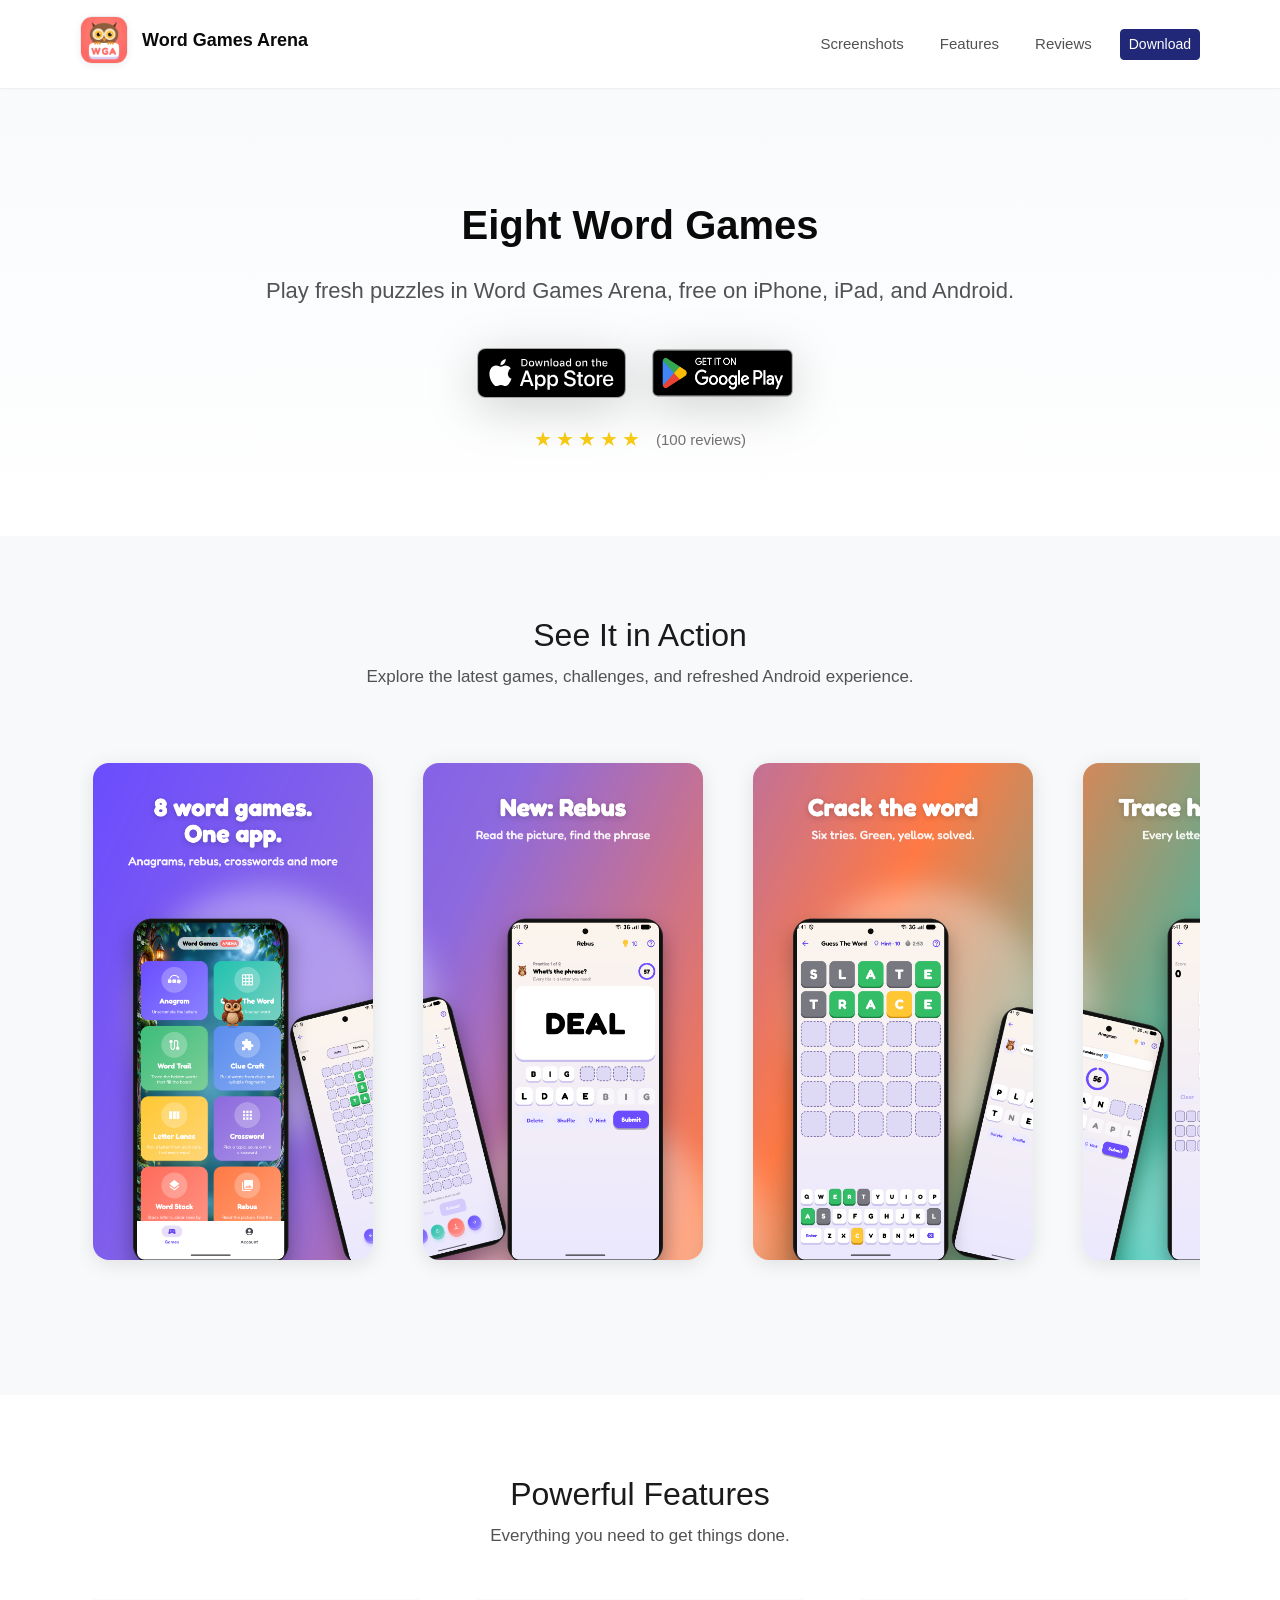
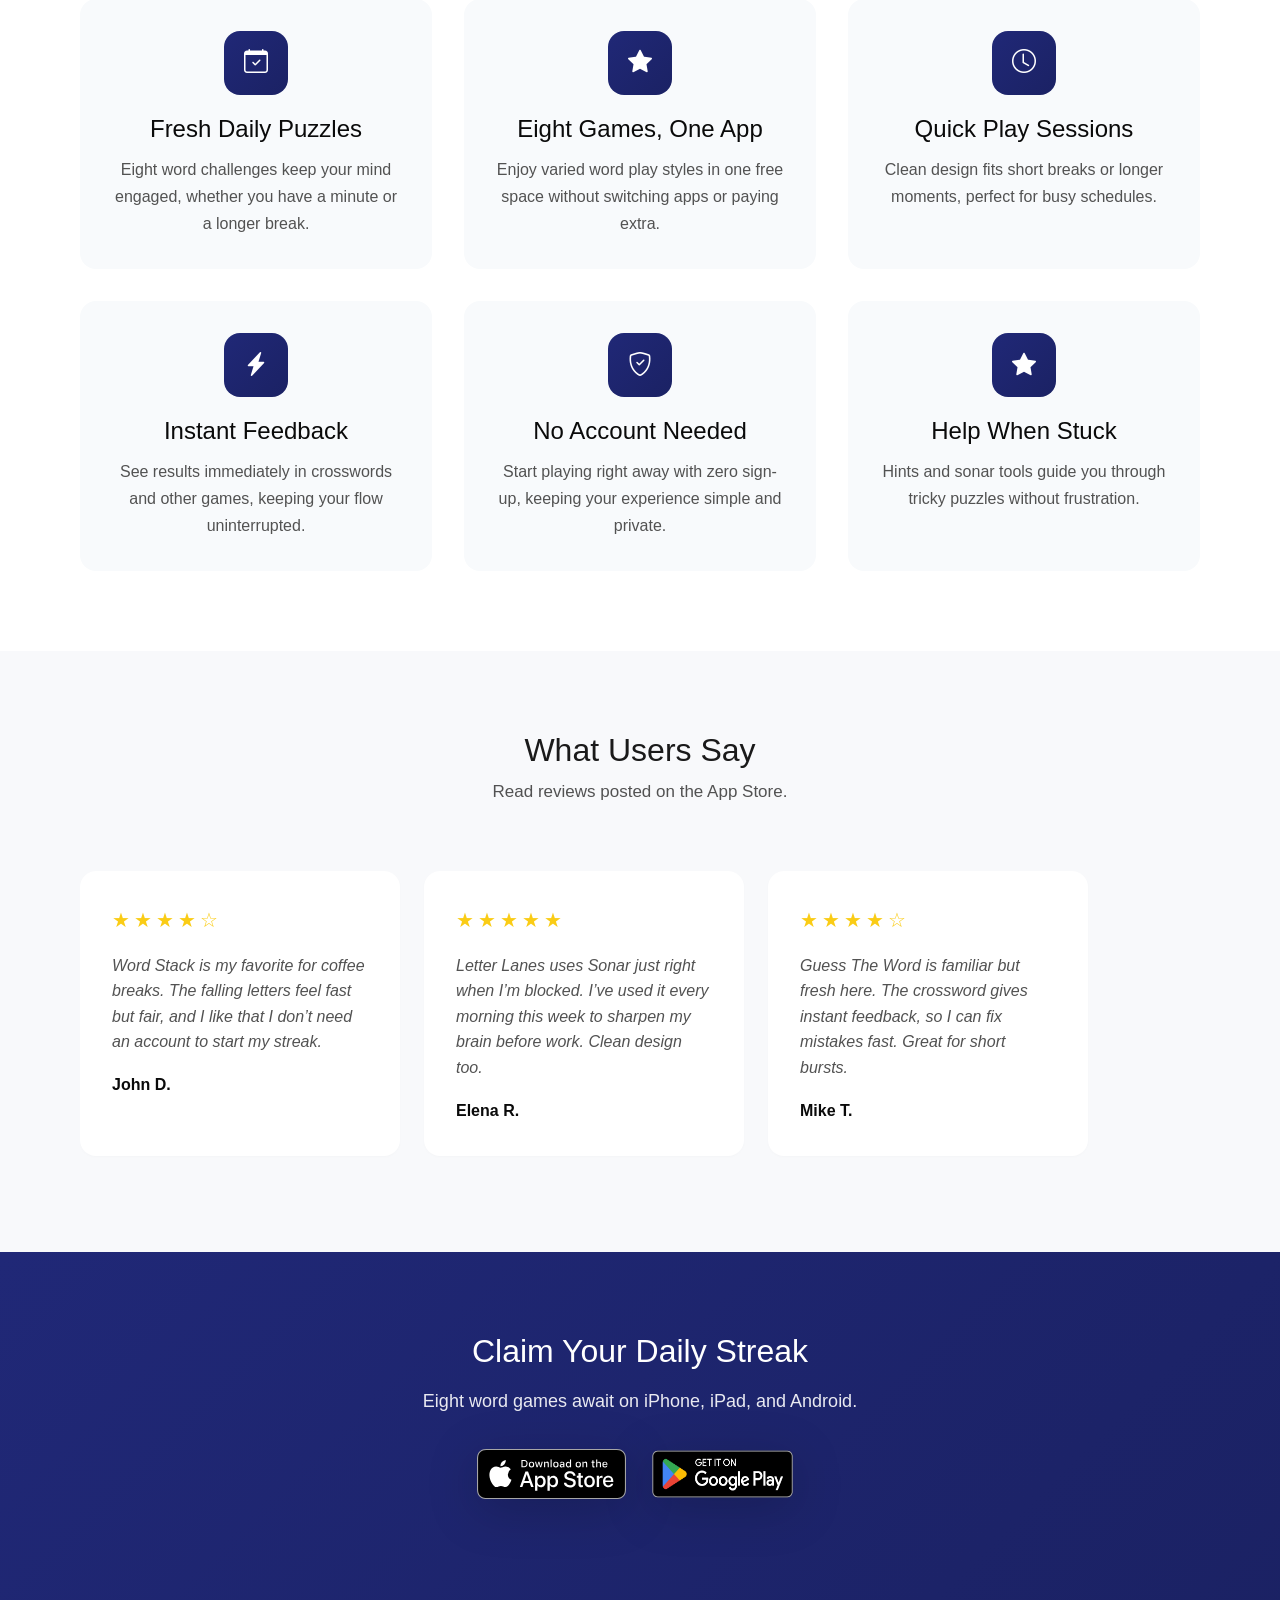
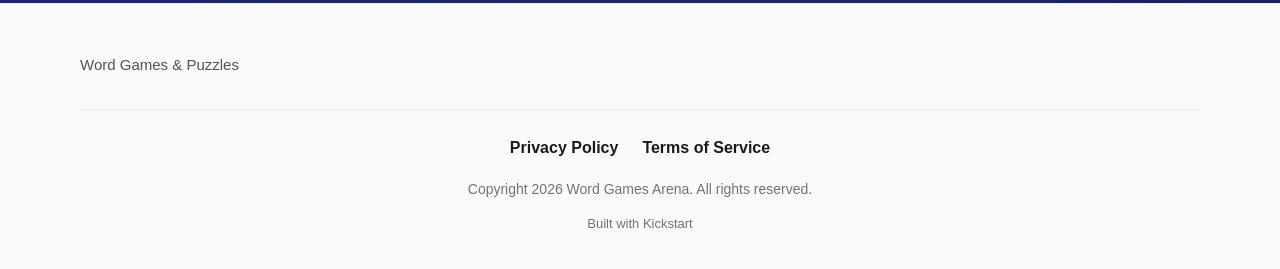
==== download/index.html @ a9cda671 "Add platform-aware download redirect Add a download page that redirects iOS and Android visitors to " ====
<!doctype html>
<html lang="en">
  <head>
    <meta charset="utf-8" />
    <meta name="viewport" content="width=device-width, initial-scale=1" />
    <meta name="robots" content="noindex" />
    <title>Download Word Games Arena</title>
    <script>
      (() => {
        const appStoreUrl = "https://apps.apple.com/app/id6823714719";
        const playStoreUrl = "https://play.google.com/store/apps/details?id=com.hemant3370.wordgames";
        const downloadPageUrl = "../#download";
        const userAgent = navigator.userAgent || navigator.vendor || "";
        const isAndroid = /android/i.test(userAgent);
        const isIOS =
          /iPad|iPhone|iPod/.test(userAgent) ||
          (navigator.platform === "MacIntel" && navigator.maxTouchPoints > 1);

        if (isIOS) {
          window.location.replace(appStoreUrl);
        } else if (isAndroid) {
          window.location.replace(playStoreUrl);
        } else {
          window.location.replace(downloadPageUrl);
        }
      })();
    </script>
  </head>
  <body>
    <main>
      <h1>Download Word Games Arena</h1>
      <p>Choose your app store:</p>
      <p><a href="https://apps.apple.com/app/id6823714719">Download on the App Store</a></p>
      <p><a href="https://play.google.com/store/apps/details?id=com.hemant3370.wordgames">Get it on Google Play</a></p>
    </main>
  </body>
</html>
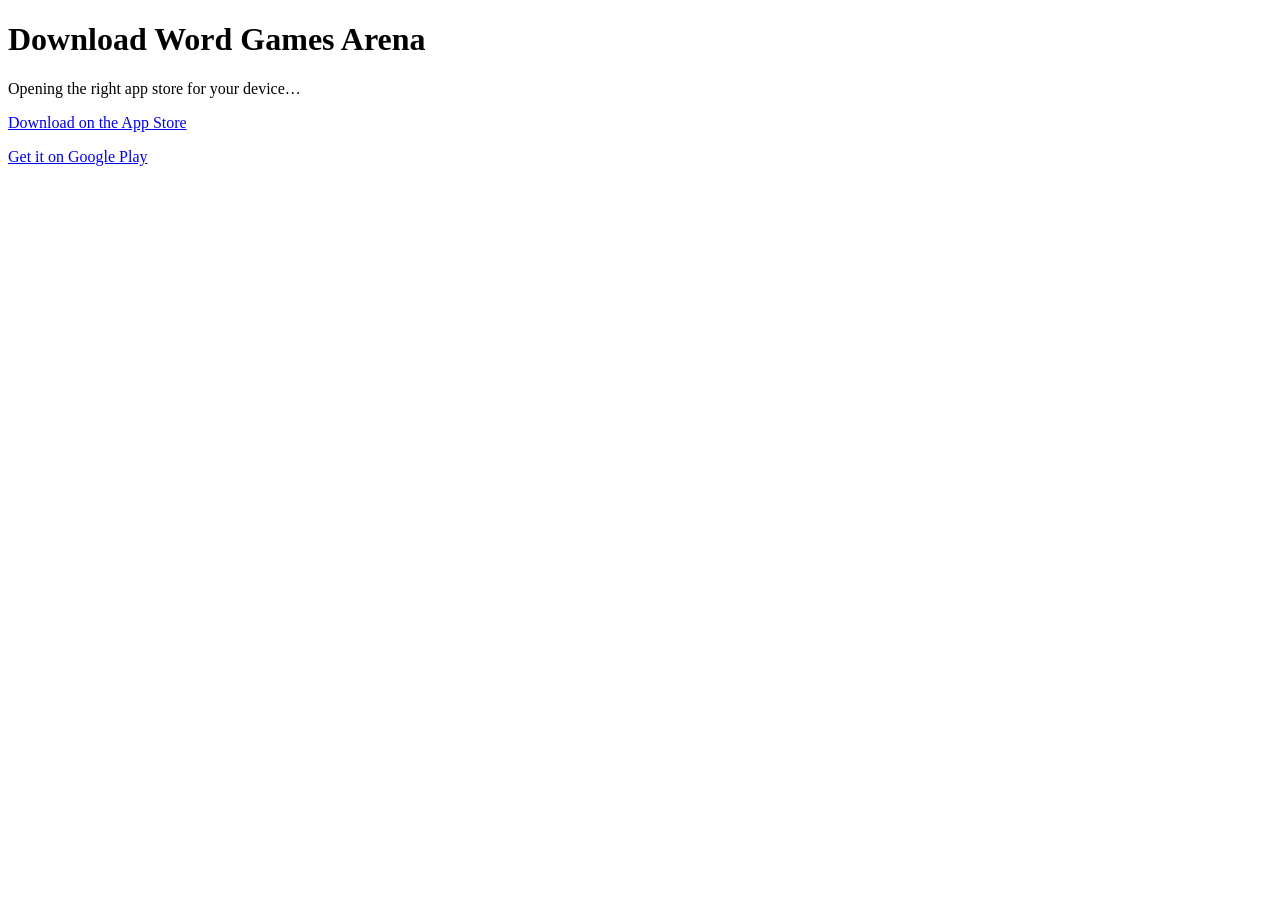
==== commit 8efd94f1: "Track app download links with GA4" ====
--- a/download/index.html
+++ b/download/index.html
@@ -5,10 +5,17 @@
     <meta name="viewport" content="width=device-width, initial-scale=1" />
     <meta name="robots" content="noindex" />
     <title>Download Word Games Arena</title>
+    <script async src="https://www.googletagmanager.com/gtag/js?id=G-EZG9H20SPQ"></script>
     <script>
       (() => {
-        const appStoreUrl = "https://apps.apple.com/app/id6823714719";
-        const playStoreUrl = "https://play.google.com/store/apps/details?id=com.hemant3370.wordgames";
+        window.dataLayer = window.dataLayer || [];
+        window.gtag = function () { window.dataLayer.push(arguments); };
+        window.gtag("js", new Date());
+        window.gtag("config", "G-EZG9H20SPQ");
+
+        const query = new URLSearchParams(window.location.search);
+        const appStoreUrl = new URL("https://apps.apple.com/app/id6823714719");
+        const playStoreUrl = new URL("https://play.google.com/store/apps/details?id=com.hemant3370.wordgames");
         const downloadPageUrl = "../#download";
         const userAgent = navigator.userAgent || navigator.vendor || "";
         const isAndroid = /android/i.test(userAgent);
@@ -16,22 +23,60 @@
           /iPad|iPhone|iPod/.test(userAgent) ||
           (navigator.platform === "MacIntel" && navigator.maxTouchPoints > 1);
 
+        ["pt", "ct", "mt"].forEach((name) => {
+          if (query.has(name)) appStoreUrl.searchParams.set(name, query.get(name));
+        });
+
+        ["utm_source", "utm_medium", "utm_campaign", "utm_content", "utm_term"].forEach((name) => {
+          if (query.has(name)) playStoreUrl.searchParams.set(name, query.get(name));
+        });
+
+        let destinationStore = "website";
+        let devicePlatform = "desktop";
+        let destinationUrl = downloadPageUrl;
+
         if (isIOS) {
-          window.location.replace(appStoreUrl);
+          destinationStore = "app_store";
+          devicePlatform = "ios";
+          destinationUrl = appStoreUrl.toString();
         } else if (isAndroid) {
-          window.location.replace(playStoreUrl);
-        } else {
-          window.location.replace(downloadPageUrl);
+          destinationStore = "play_store";
+          devicePlatform = "android";
+          destinationUrl = playStoreUrl.toString();
         }
+
+        let redirected = false;
+        const redirect = () => {
+          if (redirected) return;
+          redirected = true;
+          window.location.replace(destinationUrl);
+        };
+
+        window.setTimeout(redirect, 1200);
+        window.gtag("event", "download_redirect", {
+          destination_store: destinationStore,
+          device_platform: devicePlatform,
+          link_url: destinationUrl,
+          campaign_source: query.get("utm_source") || "direct",
+          campaign_name: query.get("utm_campaign") || "none",
+          transport_type: "beacon",
+          event_callback: redirect,
+          event_timeout: 1000
+        });
+
+        document.addEventListener("DOMContentLoaded", () => {
+          document.querySelector("[data-fallback-store='app_store']").href = appStoreUrl.toString();
+          document.querySelector("[data-fallback-store='play_store']").href = playStoreUrl.toString();
+        });
       })();
     </script>
   </head>
   <body>
     <main>
       <h1>Download Word Games Arena</h1>
-      <p>Choose your app store:</p>
-      <p><a href="https://apps.apple.com/app/id6823714719">Download on the App Store</a></p>
-      <p><a href="https://play.google.com/store/apps/details?id=com.hemant3370.wordgames">Get it on Google Play</a></p>
+      <p>Opening the right app store for your device…</p>
+      <p><a href="https://apps.apple.com/app/id6823714719" data-fallback-store="app_store">Download on the App Store</a></p>
+      <p><a href="https://play.google.com/store/apps/details?id=com.hemant3370.wordgames" data-fallback-store="play_store">Get it on Google Play</a></p>
     </main>
   </body>
 </html>
